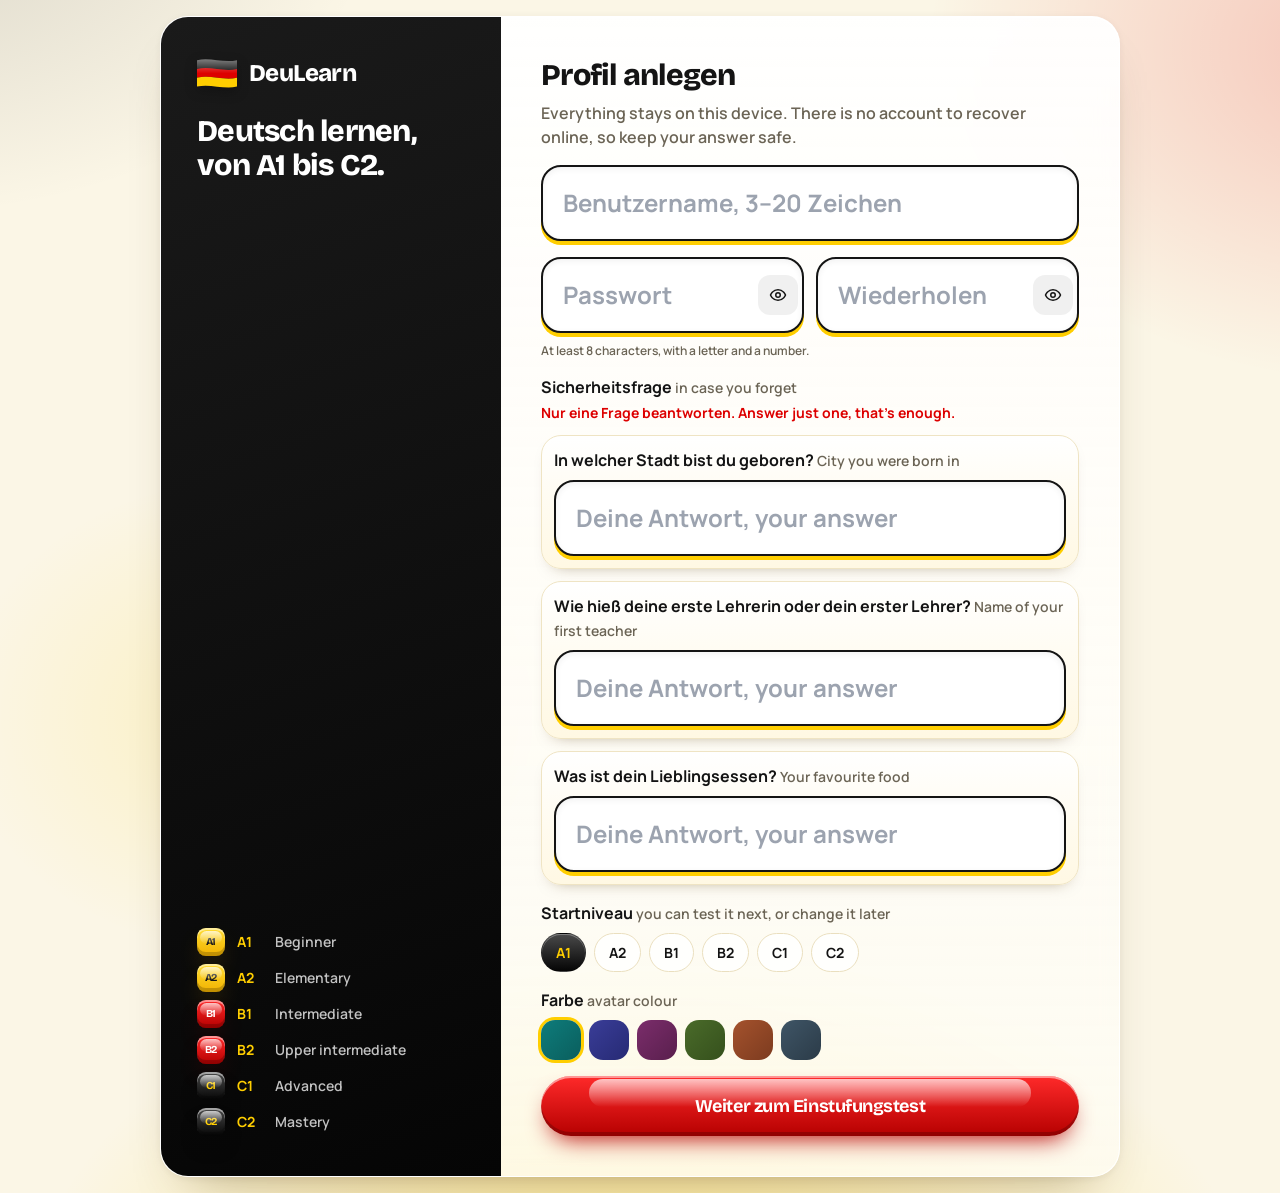
==== docs/index.html @ 3d6727c6 "DeuLearn 1.0.0 by Mohammad Farmani Official signed Android APK, iPhone web app (docs/), license and " ====
<!doctype html>
<!-- DeuLearn — Copyright (c) 2026 Mohammad Farmani. All rights reserved. Unauthorized copying, modification or redistribution is prohibited. -->
<!-- DeuLearn — Copyright (c) 2026 Mohammad Farmani. All rights reserved. -->
<html lang="de">
  <head>
    <meta charset="utf-8" />
    <meta name="viewport" content="width=device-width, initial-scale=1, viewport-fit=cover" />
    <meta name="theme-color" content="#FBF6E6" />
    <meta name="author" content="Mohammad Farmani" />
    <meta name="copyright" content="Copyright (c) 2026 Mohammad Farmani. All rights reserved." />
    <meta name="apple-mobile-web-app-capable" content="yes" />
    <meta name="mobile-web-app-capable" content="yes" />
    <meta name="apple-mobile-web-app-status-bar-style" content="default" />
    <meta name="apple-mobile-web-app-title" content="DeuLearn" />
    <link rel="manifest" href="manifest.webmanifest" />
    <link rel="apple-touch-icon" href="apple-touch-icon.png" />
    <link rel="icon" type="image/png" href="icon-192.png" />
    <link rel="apple-touch-startup-image" href="splash.png" />
    <title>DeuLearn</title>
    <script type="module" crossorigin src="./assets/index-Cm4gstyR.js"></script>
    <link rel="modulepreload" crossorigin href="./assets/vendor-CQLOp2qn.js">
    <link rel="stylesheet" crossorigin href="./assets/vendor-BSpEHGsV.css">
    <link rel="stylesheet" crossorigin href="./assets/index-BN-k-GzA.css">
  </head>
  <body>
    <div id="root"></div>
    <script>if ("serviceWorker" in navigator) addEventListener("load", () => navigator.serviceWorker.register("sw.js").catch(() => {}));</script>
  </body>
</html>
---- docs/assets/vendor-BSpEHGsV.css ----
@font-face{font-family:Manrope;font-style:normal;font-display:swap;font-weight:400;src:url([data-uri]) format("woff2"),url([data-uri]) format("woff");unicode-range:U+0460-052F,U+1C80-1C8A,U+20B4,U+2DE0-2DFF,U+A640-A69F,U+FE2E-FE2F}@font-face{font-family:Manrope;font-style:normal;font-display:swap;font-weight:400;src:url(./manrope-cyrillic-400-normal-BMzJvInZ.woff2) format("woff2"),url(./manrope-cyrillic-400-normal-Dvx59UGC.woff) format("woff");unicode-range:U+0301,U+0400-045F,U+0490-0491,U+04B0-04B1,U+2116}@font-face{font-family:Manrope;font-style:normal;font-display:swap;font-weight:400;src:url(./manrope-greek-400-normal-CM4qok81.woff2) format("woff2"),url(./manrope-greek-400-normal-DuX9RsAR.woff) format("woff");unicode-range:U+0370-0377,U+037A-037F,U+0384-038A,U+038C,U+038E-03A1,U+03A3-03FF}@font-face{font-family:Manrope;font-style:normal;font-display:swap;font-weight:400;src:url(./manrope-vietnamese-400-normal-DHb3EETF.woff2) format("woff2"),url(./manrope-vietnamese-400-normal-D7E_mLGF.woff) format("woff");unicode-range:U+0102-0103,U+0110-0111,U+0128-0129,U+0168-0169,U+01A0-01A1,U+01AF-01B0,U+0300-0301,U+0303-0304,U+0308-0309,U+0323,U+0329,U+1EA0-1EF9,U+20AB}@font-face{font-family:Manrope;font-style:normal;font-display:swap;font-weight:400;src:url(./manrope-latin-ext-400-normal-CMDvPJRp.woff2) format("woff2"),url(./manrope-latin-ext-400-normal-C-X6QNXX.woff) format("woff");unicode-range:U+0100-02BA,U+02BD-02C5,U+02C7-02CC,U+02CE-02D7,U+02DD-02FF,U+0304,U+0308,U+0329,U+1D00-1DBF,U+1E00-1E9F,U+1EF2-1EFF,U+2020,U+20A0-20AB,U+20AD-20C0,U+2113,U+2C60-2C7F,U+A720-A7FF}@font-face{font-family:Manrope;font-style:normal;font-display:swap;font-weight:400;src:url(./manrope-latin-400-normal-PaqtzbVb.woff2) format("woff2"),url(./manrope-latin-400-normal-8tf8FM3T.woff) format("woff");unicode-range:U+0000-00FF,U+0131,U+0152-0153,U+02BB-02BC,U+02C6,U+02DA,U+02DC,U+0304,U+0308,U+0329,U+2000-206F,U+20AC,U+2122,U+2191,U+2193,U+2212,U+2215,U+FEFF,U+FFFD}@font-face{font-family:Manrope;font-style:normal;font-display:swap;font-weight:500;src:url([data-uri]) format("woff2"),url([data-uri]) format("woff");unicode-range:U+0460-052F,U+1C80-1C8A,U+20B4,U+2DE0-2DFF,U+A640-A69F,U+FE2E-FE2F}@font-face{font-family:Manrope;font-style:normal;font-display:swap;font-weight:500;src:url(./manrope-cyrillic-500-normal-B1OEZity.woff2) format("woff2"),url(./manrope-cyrillic-500-normal-CNwnNrRC.woff) format("woff");unicode-range:U+0301,U+0400-045F,U+0490-0491,U+04B0-04B1,U+2116}@font-face{font-family:Manrope;font-style:normal;font-display:swap;font-weight:500;src:url(./manrope-greek-500-normal-GeMIHyWm.woff2) format("woff2"),url(./manrope-greek-500-normal-DyxYGEtJ.woff) format("woff");unicode-range:U+0370-0377,U+037A-037F,U+0384-038A,U+038C,U+038E-03A1,U+03A3-03FF}@font-face{font-family:Manrope;font-style:normal;font-display:swap;font-weight:500;src:url(./manrope-vietnamese-500-normal-DCXiE_xi.woff2) format("woff2"),url(./manrope-vietnamese-500-normal-DaZ8i3XM.woff) format("woff");unicode-range:U+0102-0103,U+0110-0111,U+0128-0129,U+0168-0169,U+01A0-01A1,U+01AF-01B0,U+0300-0301,U+0303-0304,U+0308-0309,U+0323,U+0329,U+1EA0-1EF9,U+20AB}@font-face{font-family:Manrope;font-style:normal;font-display:swap;font-weight:500;src:url(./manrope-latin-ext-500-normal-dm74KBQw.woff2) format("woff2"),url(./manrope-latin-ext-500-normal-EtoS1VaI.woff) format("woff");unicode-range:U+0100-02BA,U+02BD-02C5,U+02C7-02CC,U+02CE-02D7,U+02DD-02FF,U+0304,U+0308,U+0329,U+1D00-1DBF,U+1E00-1E9F,U+1EF2-1EFF,U+2020,U+20A0-20AB,U+20AD-20C0,U+2113,U+2C60-2C7F,U+A720-A7FF}@font-face{font-family:Manrope;font-style:normal;font-display:swap;font-weight:500;src:url(./manrope-latin-500-normal-BYYD-dBL.woff2) format("woff2"),url(./manrope-latin-500-normal-DMZssgOp.woff) format("woff");unicode-range:U+0000-00FF,U+0131,U+0152-0153,U+02BB-02BC,U+02C6,U+02DA,U+02DC,U+0304,U+0308,U+0329,U+2000-206F,U+20AC,U+2122,U+2191,U+2193,U+2212,U+2215,U+FEFF,U+FFFD}@font-face{font-family:Manrope;font-style:normal;font-display:swap;font-weight:600;src:url([data-uri]) format("woff2"),url([data-uri]) format("woff");unicode-range:U+0460-052F,U+1C80-1C8A,U+20B4,U+2DE0-2DFF,U+A640-A69F,U+FE2E-FE2F}@font-face{font-family:Manrope;font-style:normal;font-display:swap;font-weight:600;src:url(./manrope-cyrillic-600-normal-DvRl3Mj-.woff2) format("woff2"),url(./manrope-cyrillic-600-normal-It4mZcQk.woff) format("woff");unicode-range:U+0301,U+0400-045F,U+0490-0491,U+04B0-04B1,U+2116}@font-face{font-family:Manrope;font-style:normal;font-display:swap;font-weight:600;src:url(./manrope-greek-600-normal-BoRV6lzK.woff2) format("woff2"),url(./manrope-greek-600-normal-CF2i9ZRY.woff) format("woff");unicode-range:U+0370-0377,U+037A-037F,U+0384-038A,U+038C,U+038E-03A1,U+03A3-03FF}@font-face{font-family:Manrope;font-style:normal;font-display:swap;font-weight:600;src:url(./manrope-vietnamese-600-normal-C1J5PCl_.woff2) format("woff2"),url(./manrope-vietnamese-600-normal-lA7a_7Ok.woff) format("woff");unicode-range:U+0102-0103,U+0110-0111,U+0128-0129,U+0168-0169,U+01A0-01A1,U+01AF-01B0,U+0300-0301,U+0303-0304,U+0308-0309,U+0323,U+0329,U+1EA0-1EF9,U+20AB}@font-face{font-family:Manrope;font-style:normal;font-display:swap;font-weight:600;src:url(./manrope-latin-ext-600-normal-_gBojHdJ.woff2) format("woff2"),url(./manrope-latin-ext-600-normal-u5Pl7hTU.woff) format("woff");unicode-range:U+0100-02BA,U+02BD-02C5,U+02C7-02CC,U+02CE-02D7,U+02DD-02FF,U+0304,U+0308,U+0329,U+1D00-1DBF,U+1E00-1E9F,U+1EF2-1EFF,U+2020,U+20A0-20AB,U+20AD-20C0,U+2113,U+2C60-2C7F,U+A720-A7FF}@font-face{font-family:Manrope;font-style:normal;font-display:swap;font-weight:600;src:url(./manrope-latin-600-normal-4f0koTD-.woff2) format("woff2"),url(./manrope-latin-600-normal-BqgrALkZ.woff) format("woff");unicode-range:U+0000-00FF,U+0131,U+0152-0153,U+02BB-02BC,U+02C6,U+02DA,U+02DC,U+0304,U+0308,U+0329,U+2000-206F,U+20AC,U+2122,U+2191,U+2193,U+2212,U+2215,U+FEFF,U+FFFD}@font-face{font-family:Manrope;font-style:normal;font-display:swap;font-weight:700;src:url([data-uri]) format("woff2"),url([data-uri]) format("woff");unicode-range:U+0460-052F,U+1C80-1C8A,U+20B4,U+2DE0-2DFF,U+A640-A69F,U+FE2E-FE2F}@font-face{font-family:Manrope;font-style:normal;font-display:swap;font-weight:700;src:url(./manrope-cyrillic-700-normal-Dw_fZAg2.woff2) format("woff2"),url(./manrope-cyrillic-700-normal-7JNVKxyl.woff) format("woff");unicode-range:U+0301,U+0400-045F,U+0490-0491,U+04B0-04B1,U+2116}@font-face{font-family:Manrope;font-style:normal;font-display:swap;font-weight:700;src:url(./manrope-greek-700-normal-CHUG9PD8.woff2) format("woff2"),url(./manrope-greek-700-normal-DyfsrCpP.woff) format("woff");unicode-range:U+0370-0377,U+037A-037F,U+0384-038A,U+038C,U+038E-03A1,U+03A3-03FF}@font-face{font-family:Manrope;font-style:normal;font-display:swap;font-weight:700;src:url(./manrope-vietnamese-700-normal-CUqMx5-1.woff2) format("woff2"),url(./manrope-vietnamese-700-normal-pt65Fn2Z.woff) format("woff");unicode-range:U+0102-0103,U+0110-0111,U+0128-0129,U+0168-0169,U+01A0-01A1,U+01AF-01B0,U+0300-0301,U+0303-0304,U+0308-0309,U+0323,U+0329,U+1EA0-1EF9,U+20AB}@font-face{font-family:Manrope;font-style:normal;font-display:swap;font-weight:700;src:url(./manrope-latin-ext-700-normal-DYOwVNan.woff2) format("woff2"),url(./manrope-latin-ext-700-normal-eVCcYqtJ.woff) format("woff");unicode-range:U+0100-02BA,U+02BD-02C5,U+02C7-02CC,U+02CE-02D7,U+02DD-02FF,U+0304,U+0308,U+0329,U+1D00-1DBF,U+1E00-1E9F,U+1EF2-1EFF,U+2020,U+20A0-20AB,U+20AD-20C0,U+2113,U+2C60-2C7F,U+A720-A7FF}@font-face{font-family:Manrope;font-style:normal;font-display:swap;font-weight:700;src:url(./manrope-latin-700-normal-BZp_XxE4.woff2) format("woff2"),url(./manrope-latin-700-normal-DGRFkw-m.woff) format("woff");unicode-range:U+0000-00FF,U+0131,U+0152-0153,U+02BB-02BC,U+02C6,U+02DA,U+02DC,U+0304,U+0308,U+0329,U+2000-206F,U+20AC,U+2122,U+2191,U+2193,U+2212,U+2215,U+FEFF,U+FFFD}@font-face{font-family:Manrope;font-style:normal;font-display:swap;font-weight:800;src:url([data-uri]) format("woff2"),url([data-uri]) format("woff");unicode-range:U+0460-052F,U+1C80-1C8A,U+20B4,U+2DE0-2DFF,U+A640-A69F,U+FE2E-FE2F}@font-face{font-family:Manrope;font-style:normal;font-display:swap;font-weight:800;src:url(./manrope-cyrillic-800-normal-AvdZ5mAV.woff2) format("woff2"),url(./manrope-cyrillic-800-normal-BuEMjQU-.woff) format("woff");unicode-range:U+0301,U+0400-045F,U+0490-0491,U+04B0-04B1,U+2116}@font-face{font-family:Manrope;font-style:normal;font-display:swap;font-weight:800;src:url(./manrope-greek-800-normal-CDvU698_.woff2) format("woff2"),url(./manrope-greek-800-normal-Bw-67qu9.woff) format("woff");unicode-range:U+0370-0377,U+037A-037F,U+0384-038A,U+038C,U+038E-03A1,U+03A3-03FF}@font-face{font-family:Manrope;font-style:normal;font-display:swap;font-weight:800;src:url(./manrope-vietnamese-800-normal-ClPWri-A.woff2) format("woff2"),url(./manrope-vietnamese-800-normal-bvg7iBCV.woff) format("woff");unicode-range:U+0102-0103,U+0110-0111,U+0128-0129,U+0168-0169,U+01A0-01A1,U+01AF-01B0,U+0300-0301,U+0303-0304,U+0308-0309,U+0323,U+0329,U+1EA0-1EF9,U+20AB}@font-face{font-family:Manrope;font-style:normal;font-display:swap;font-weight:800;src:url(./manrope-latin-ext-800-normal-DdFx7KEb.woff2) format("woff2"),url(./manrope-latin-ext-800-normal-BQAQsuQc.woff) format("woff");unicode-range:U+0100-02BA,U+02BD-02C5,U+02C7-02CC,U+02CE-02D7,U+02DD-02FF,U+0304,U+0308,U+0329,U+1D00-1DBF,U+1E00-1E9F,U+1EF2-1EFF,U+2020,U+20A0-20AB,U+20AD-20C0,U+2113,U+2C60-2C7F,U+A720-A7FF}@font-face{font-family:Manrope;font-style:normal;font-display:swap;font-weight:800;src:url(./manrope-latin-800-normal-BfWYOv1c.woff2) format("woff2"),url(./manrope-latin-800-normal-uHUdIJgA.woff) format("woff");unicode-range:U+0000-00FF,U+0131,U+0152-0153,U+02BB-02BC,U+02C6,U+02DA,U+02DC,U+0304,U+0308,U+0329,U+2000-206F,U+20AC,U+2122,U+2191,U+2193,U+2212,U+2215,U+FEFF,U+FFFD}@font-face{font-family:Bricolage Grotesque;font-style:normal;font-display:swap;font-weight:500;src:url(./bricolage-grotesque-vietnamese-500-normal-FzY9NZwK.woff2) format("woff2"),url(./bricolage-grotesque-vietnamese-500-normal-CAK5R6Iy.woff) format("woff");unicode-range:U+0102-0103,U+0110-0111,U+0128-0129,U+0168-0169,U+01A0-01A1,U+01AF-01B0,U+0300-0301,U+0303-0304,U+0308-0309,U+0323,U+0329,U+1EA0-1EF9,U+20AB}@font-face{font-family:Bricolage Grotesque;font-style:normal;font-display:swap;font-weight:500;src:url(./bricolage-grotesque-latin-ext-500-normal-DIhLz7G7.woff2) format("woff2"),url(./bricolage-grotesque-latin-ext-500-normal-B0ZDNVGf.woff) format("woff");unicode-range:U+0100-02BA,U+02BD-02C5,U+02C7-02CC,U+02CE-02D7,U+02DD-02FF,U+0304,U+0308,U+0329,U+1D00-1DBF,U+1E00-1E9F,U+1EF2-1EFF,U+2020,U+20A0-20AB,U+20AD-20C0,U+2113,U+2C60-2C7F,U+A720-A7FF}@font-face{font-family:Bricolage Grotesque;font-style:normal;font-display:swap;font-weight:500;src:url(./bricolage-grotesque-latin-500-normal-DEDBoLFO.woff2) format("woff2"),url(./bricolage-grotesque-latin-500-normal-CV-uA8Lw.woff) format("woff");unicode-range:U+0000-00FF,U+0131,U+0152-0153,U+02BB-02BC,U+02C6,U+02DA,U+02DC,U+0304,U+0308,U+0329,U+2000-206F,U+20AC,U+2122,U+2191,U+2193,U+2212,U+2215,U+FEFF,U+FFFD}@font-face{font-family:Bricolage Grotesque;font-style:normal;font-display:swap;font-weight:700;src:url(./bricolage-grotesque-vietnamese-700-normal-BLYPkJbo.woff2) format("woff2"),url(./bricolage-grotesque-vietnamese-700-normal-CHrFuVHU.woff) format("woff");unicode-range:U+0102-0103,U+0110-0111,U+0128-0129,U+0168-0169,U+01A0-01A1,U+01AF-01B0,U+0300-0301,U+0303-0304,U+0308-0309,U+0323,U+0329,U+1EA0-1EF9,U+20AB}@font-face{font-family:Bricolage Grotesque;font-style:normal;font-display:swap;font-weight:700;src:url(./bricolage-grotesque-latin-ext-700-normal-fBkt-7fi.woff2) format("woff2"),url(./bricolage-grotesque-latin-ext-700-normal-BXpPFNFj.woff) format("woff");unicode-range:U+0100-02BA,U+02BD-02C5,U+02C7-02CC,U+02CE-02D7,U+02DD-02FF,U+0304,U+0308,U+0329,U+1D00-1DBF,U+1E00-1E9F,U+1EF2-1EFF,U+2020,U+20A0-20AB,U+20AD-20C0,U+2113,U+2C60-2C7F,U+A720-A7FF}@font-face{font-family:Bricolage Grotesque;font-style:normal;font-display:swap;font-weight:700;src:url(./bricolage-grotesque-latin-700-normal-gtcctNPv.woff2) format("woff2"),url(./bricolage-grotesque-latin-700-normal-DvJDmrLu.woff) format("woff");unicode-range:U+0000-00FF,U+0131,U+0152-0153,U+02BB-02BC,U+02C6,U+02DA,U+02DC,U+0304,U+0308,U+0329,U+2000-206F,U+20AC,U+2122,U+2191,U+2193,U+2212,U+2215,U+FEFF,U+FFFD}@font-face{font-family:Bricolage Grotesque;font-style:normal;font-display:swap;font-weight:800;src:url(./bricolage-grotesque-vietnamese-800-normal-RJtJa6zl.woff2) format("woff2"),url(./bricolage-grotesque-vietnamese-800-normal-DJ4hCX8l.woff) format("woff");unicode-range:U+0102-0103,U+0110-0111,U+0128-0129,U+0168-0169,U+01A0-01A1,U+01AF-01B0,U+0300-0301,U+0303-0304,U+0308-0309,U+0323,U+0329,U+1EA0-1EF9,U+20AB}@font-face{font-family:Bricolage Grotesque;font-style:normal;font-display:swap;font-weight:800;src:url(./bricolage-grotesque-latin-ext-800-normal-BimIDUhy.woff2) format("woff2"),url(./bricolage-grotesque-latin-ext-800-normal-CkoBqIJM.woff) format("woff");unicode-range:U+0100-02BA,U+02BD-02C5,U+02C7-02CC,U+02CE-02D7,U+02DD-02FF,U+0304,U+0308,U+0329,U+1D00-1DBF,U+1E00-1E9F,U+1EF2-1EFF,U+2020,U+20A0-20AB,U+20AD-20C0,U+2113,U+2C60-2C7F,U+A720-A7FF}@font-face{font-family:Bricolage Grotesque;font-style:normal;font-display:swap;font-weight:800;src:url(./bricolage-grotesque-latin-800-normal-J50vIsBe.woff2) format("woff2"),url(./bricolage-grotesque-latin-800-normal-Br4b-5gk.woff) format("woff");unicode-range:U+0000-00FF,U+0131,U+0152-0153,U+02BB-02BC,U+02C6,U+02DA,U+02DC,U+0304,U+0308,U+0329,U+2000-206F,U+20AC,U+2122,U+2191,U+2193,U+2212,U+2215,U+FEFF,U+FFFD}@font-face{font-family:Vazirmatn;font-style:normal;font-display:swap;font-weight:400;src:url(./vazirmatn-arabic-400-normal-DMZFCm7K.woff2) format("woff2"),url(./vazirmatn-arabic-400-normal-C4W5XURk.woff) format("woff");unicode-range:U+0600-06FF,U+0750-077F,U+0870-088E,U+0890-0891,U+0897-08E1,U+08E3-08FF,U+200C-200E,U+2010-2011,U+204F,U+2E41,U+FB50-FDFF,U+FE70-FE74,U+FE76-FEFC,U+102E0-102FB,U+10E60-10E7E,U+10EC2-10EC4,U+10EFC-10EFF,U+1EE00-1EE03,U+1EE05-1EE1F,U+1EE21-1EE22,U+1EE24,U+1EE27,U+1EE29-1EE32,U+1EE34-1EE37,U+1EE39,U+1EE3B,U+1EE42,U+1EE47,U+1EE49,U+1EE4B,U+1EE4D-1EE4F,U+1EE51-1EE52,U+1EE54,U+1EE57,U+1EE59,U+1EE5B,U+1EE5D,U+1EE5F,U+1EE61-1EE62,U+1EE64,U+1EE67-1EE6A,U+1EE6C-1EE72,U+1EE74-1EE77,U+1EE79-1EE7C,U+1EE7E,U+1EE80-1EE89,U+1EE8B-1EE9B,U+1EEA1-1EEA3,U+1EEA5-1EEA9,U+1EEAB-1EEBB,U+1EEF0-1EEF1}@font-face{font-family:Vazirmatn;font-style:normal;font-display:swap;font-weight:400;src:url(./vazirmatn-latin-ext-400-normal-BdGhO0lm.woff2) format("woff2"),url(./vazirmatn-latin-ext-400-normal-DPxMaNjI.woff) format("woff");unicode-range:U+0100-02BA,U+02BD-02C5,U+02C7-02CC,U+02CE-02D7,U+02DD-02FF,U+0304,U+0308,U+0329,U+1D00-1DBF,U+1E00-1E9F,U+1EF2-1EFF,U+2020,U+20A0-20AB,U+20AD-20C0,U+2113,U+2C60-2C7F,U+A720-A7FF}@font-face{font-family:Vazirmatn;font-style:normal;font-display:swap;font-weight:400;src:url(./vazirmatn-latin-400-normal-BT_DHTc7.woff2) format("woff2"),url(./vazirmatn-latin-400-normal-GKyMcI03.woff) format("woff");unicode-range:U+0000-00FF,U+0131,U+0152-0153,U+02BB-02BC,U+02C6,U+02DA,U+02DC,U+0304,U+0308,U+0329,U+2000-206F,U+20AC,U+2122,U+2191,U+2193,U+2212,U+2215,U+FEFF,U+FFFD}@font-face{font-family:Vazirmatn;font-style:normal;font-display:swap;font-weight:600;src:url(./vazirmatn-arabic-600-normal-CPKvAnd1.woff2) format("woff2"),url(./vazirmatn-arabic-600-normal-CWYTfCgi.woff) format("woff");unicode-range:U+0600-06FF,U+0750-077F,U+0870-088E,U+0890-0891,U+0897-08E1,U+08E3-08FF,U+200C-200E,U+2010-2011,U+204F,U+2E41,U+FB50-FDFF,U+FE70-FE74,U+FE76-FEFC,U+102E0-102FB,U+10E60-10E7E,U+10EC2-10EC4,U+10EFC-10EFF,U+1EE00-1EE03,U+1EE05-1EE1F,U+1EE21-1EE22,U+1EE24,U+1EE27,U+1EE29-1EE32,U+1EE34-1EE37,U+1EE39,U+1EE3B,U+1EE42,U+1EE47,U+1EE49,U+1EE4B,U+1EE4D-1EE4F,U+1EE51-1EE52,U+1EE54,U+1EE57,U+1EE59,U+1EE5B,U+1EE5D,U+1EE5F,U+1EE61-1EE62,U+1EE64,U+1EE67-1EE6A,U+1EE6C-1EE72,U+1EE74-1EE77,U+1EE79-1EE7C,U+1EE7E,U+1EE80-1EE89,U+1EE8B-1EE9B,U+1EEA1-1EEA3,U+1EEA5-1EEA9,U+1EEAB-1EEBB,U+1EEF0-1EEF1}@font-face{font-family:Vazirmatn;font-style:normal;font-display:swap;font-weight:600;src:url(./vazirmatn-latin-ext-600-normal-CyxCUfFz.woff2) format("woff2"),url(./vazirmatn-latin-ext-600-normal-Di8rk35l.woff) format("woff");unicode-range:U+0100-02BA,U+02BD-02C5,U+02C7-02CC,U+02CE-02D7,U+02DD-02FF,U+0304,U+0308,U+0329,U+1D00-1DBF,U+1E00-1E9F,U+1EF2-1EFF,U+2020,U+20A0-20AB,U+20AD-20C0,U+2113,U+2C60-2C7F,U+A720-A7FF}@font-face{font-family:Vazirmatn;font-style:normal;font-display:swap;font-weight:600;src:url(./vazirmatn-latin-600-normal-D-zF-Oec.woff2) format("woff2"),url(./vazirmatn-latin-600-normal-BxJiDPKT.woff) format("woff");unicode-range:U+0000-00FF,U+0131,U+0152-0153,U+02BB-02BC,U+02C6,U+02DA,U+02DC,U+0304,U+0308,U+0329,U+2000-206F,U+20AC,U+2122,U+2191,U+2193,U+2212,U+2215,U+FEFF,U+FFFD}@font-face{font-family:Vazirmatn;font-style:normal;font-display:swap;font-weight:800;src:url(./vazirmatn-arabic-800-normal-Bwnt96zj.woff2) format("woff2"),url(./vazirmatn-arabic-800-normal-BH12s3-y.woff) format("woff");unicode-range:U+0600-06FF,U+0750-077F,U+0870-088E,U+0890-0891,U+0897-08E1,U+08E3-08FF,U+200C-200E,U+2010-2011,U+204F,U+2E41,U+FB50-FDFF,U+FE70-FE74,U+FE76-FEFC,U+102E0-102FB,U+10E60-10E7E,U+10EC2-10EC4,U+10EFC-10EFF,U+1EE00-1EE03,U+1EE05-1EE1F,U+1EE21-1EE22,U+1EE24,U+1EE27,U+1EE29-1EE32,U+1EE34-1EE37,U+1EE39,U+1EE3B,U+1EE42,U+1EE47,U+1EE49,U+1EE4B,U+1EE4D-1EE4F,U+1EE51-1EE52,U+1EE54,U+1EE57,U+1EE59,U+1EE5B,U+1EE5D,U+1EE5F,U+1EE61-1EE62,U+1EE64,U+1EE67-1EE6A,U+1EE6C-1EE72,U+1EE74-1EE77,U+1EE79-1EE7C,U+1EE7E,U+1EE80-1EE89,U+1EE8B-1EE9B,U+1EEA1-1EEA3,U+1EEA5-1EEA9,U+1EEAB-1EEBB,U+1EEF0-1EEF1}@font-face{font-family:Vazirmatn;font-style:normal;font-display:swap;font-weight:800;src:url(./vazirmatn-latin-ext-800-normal-BzH3Tiwu.woff2) format("woff2"),url(./vazirmatn-latin-ext-800-normal-HbVXW2Kv.woff) format("woff");unicode-range:U+0100-02BA,U+02BD-02C5,U+02C7-02CC,U+02CE-02D7,U+02DD-02FF,U+0304,U+0308,U+0329,U+1D00-1DBF,U+1E00-1E9F,U+1EF2-1EFF,U+2020,U+20A0-20AB,U+20AD-20C0,U+2113,U+2C60-2C7F,U+A720-A7FF}@font-face{font-family:Vazirmatn;font-style:normal;font-display:swap;font-weight:800;src:url(./vazirmatn-latin-800-normal-e0EQwLmk.woff2) format("woff2"),url(./vazirmatn-latin-800-normal-fM8Xz9cI.woff) format("woff");unicode-range:U+0000-00FF,U+0131,U+0152-0153,U+02BB-02BC,U+02C6,U+02DA,U+02DC,U+0304,U+0308,U+0329,U+2000-206F,U+20AC,U+2122,U+2191,U+2193,U+2212,U+2215,U+FEFF,U+FFFD}
---- docs/assets/index-BN-k-GzA.css ----
*,:before,:after{--tw-border-spacing-x: 0;--tw-border-spacing-y: 0;--tw-translate-x: 0;--tw-translate-y: 0;--tw-rotate: 0;--tw-skew-x: 0;--tw-skew-y: 0;--tw-scale-x: 1;--tw-scale-y: 1;--tw-pan-x: ;--tw-pan-y: ;--tw-pinch-zoom: ;--tw-scroll-snap-strictness: proximity;--tw-gradient-from-position: ;--tw-gradient-via-position: ;--tw-gradient-to-position: ;--tw-ordinal: ;--tw-slashed-zero: ;--tw-numeric-figure: ;--tw-numeric-spacing: ;--tw-numeric-fraction: ;--tw-ring-inset: ;--tw-ring-offset-width: 0px;--tw-ring-offset-color: #fff;--tw-ring-color: rgb(59 130 246 / .5);--tw-ring-offset-shadow: 0 0 #0000;--tw-ring-shadow: 0 0 #0000;--tw-shadow: 0 0 #0000;--tw-shadow-colored: 0 0 #0000;--tw-blur: ;--tw-brightness: ;--tw-contrast: ;--tw-grayscale: ;--tw-hue-rotate: ;--tw-invert: ;--tw-saturate: ;--tw-sepia: ;--tw-drop-shadow: ;--tw-backdrop-blur: ;--tw-backdrop-brightness: ;--tw-backdrop-contrast: ;--tw-backdrop-grayscale: ;--tw-backdrop-hue-rotate: ;--tw-backdrop-invert: ;--tw-backdrop-opacity: ;--tw-backdrop-saturate: ;--tw-backdrop-sepia: ;--tw-contain-size: ;--tw-contain-layout: ;--tw-contain-paint: ;--tw-contain-style: }::backdrop{--tw-border-spacing-x: 0;--tw-border-spacing-y: 0;--tw-translate-x: 0;--tw-translate-y: 0;--tw-rotate: 0;--tw-skew-x: 0;--tw-skew-y: 0;--tw-scale-x: 1;--tw-scale-y: 1;--tw-pan-x: ;--tw-pan-y: ;--tw-pinch-zoom: ;--tw-scroll-snap-strictness: proximity;--tw-gradient-from-position: ;--tw-gradient-via-position: ;--tw-gradient-to-position: ;--tw-ordinal: ;--tw-slashed-zero: ;--tw-numeric-figure: ;--tw-numeric-spacing: ;--tw-numeric-fraction: ;--tw-ring-inset: ;--tw-ring-offset-width: 0px;--tw-ring-offset-color: #fff;--tw-ring-color: rgb(59 130 246 / .5);--tw-ring-offset-shadow: 0 0 #0000;--tw-ring-shadow: 0 0 #0000;--tw-shadow: 0 0 #0000;--tw-shadow-colored: 0 0 #0000;--tw-blur: ;--tw-brightness: ;--tw-contrast: ;--tw-grayscale: ;--tw-hue-rotate: ;--tw-invert: ;--tw-saturate: ;--tw-sepia: ;--tw-drop-shadow: ;--tw-backdrop-blur: ;--tw-backdrop-brightness: ;--tw-backdrop-contrast: ;--tw-backdrop-grayscale: ;--tw-backdrop-hue-rotate: ;--tw-backdrop-invert: ;--tw-backdrop-opacity: ;--tw-backdrop-saturate: ;--tw-backdrop-sepia: ;--tw-contain-size: ;--tw-contain-layout: ;--tw-contain-paint: ;--tw-contain-style: }*,:before,:after{box-sizing:border-box;border-width:0;border-style:solid;border-color:#e5e7eb}:before,:after{--tw-content: ""}html,:host{line-height:1.5;-webkit-text-size-adjust:100%;-moz-tab-size:4;-o-tab-size:4;tab-size:4;font-family:ui-sans-serif,system-ui,sans-serif,"Apple Color Emoji","Segoe UI Emoji",Segoe UI Symbol,"Noto Color Emoji";font-feature-settings:normal;font-variation-settings:normal;-webkit-tap-highlight-color:transparent}body{margin:0;line-height:inherit}hr{height:0;color:inherit;border-top-width:1px}abbr:where([title]){-webkit-text-decoration:underline dotted;text-decoration:underline dotted}h1,h2,h3,h4,h5,h6{font-size:inherit;font-weight:inherit}a{color:inherit;text-decoration:inherit}b,strong{font-weight:bolder}code,kbd,samp,pre{font-family:ui-monospace,SFMono-Regular,Menlo,Monaco,Consolas,Liberation Mono,Courier New,monospace;font-feature-settings:normal;font-variation-settings:normal;font-size:1em}small{font-size:80%}sub,sup{font-size:75%;line-height:0;position:relative;vertical-align:baseline}sub{bottom:-.25em}sup{top:-.5em}table{text-indent:0;border-color:inherit;border-collapse:collapse}button,input,optgroup,select,textarea{font-family:inherit;font-feature-settings:inherit;font-variation-settings:inherit;font-size:100%;font-weight:inherit;line-height:inherit;letter-spacing:inherit;color:inherit;margin:0;padding:0}button,select{text-transform:none}button,input:where([type=button]),input:where([type=reset]),input:where([type=submit]){-webkit-appearance:button;background-color:transparent;background-image:none}:-moz-focusring{outline:auto}:-moz-ui-invalid{box-shadow:none}progress{vertical-align:baseline}::-webkit-inner-spin-button,::-webkit-outer-spin-button{height:auto}[type=search]{-webkit-appearance:textfield;outline-offset:-2px}::-webkit-search-decoration{-webkit-appearance:none}::-webkit-file-upload-button{-webkit-appearance:button;font:inherit}summary{display:list-item}blockquote,dl,dd,h1,h2,h3,h4,h5,h6,hr,figure,p,pre{margin:0}fieldset{margin:0;padding:0}legend{padding:0}ol,ul,menu{list-style:none;margin:0;padding:0}dialog{padding:0}textarea{resize:vertical}input::-moz-placeholder,textarea::-moz-placeholder{opacity:1;color:#9ca3af}input::placeholder,textarea::placeholder{opacity:1;color:#9ca3af}button,[role=button]{cursor:pointer}:disabled{cursor:default}img,svg,video,canvas,audio,iframe,embed,object{display:block;vertical-align:middle}img,video{max-width:100%;height:auto}[hidden]:where(:not([hidden=until-found])){display:none}.fixed{position:fixed}.absolute{position:absolute}.relative{position:relative}.sticky{position:sticky}.inset-0{inset:0}.mx-auto{margin-left:auto;margin-right:auto}.my-1{margin-top:.25rem;margin-bottom:.25rem}.-mt-2{margin-top:-.5rem}.mb-1{margin-bottom:.25rem}.mb-2{margin-bottom:.5rem}.mb-3{margin-bottom:.75rem}.mb-4{margin-bottom:1rem}.mb-5{margin-bottom:1.25rem}.mb-6{margin-bottom:1.5rem}.ml-2{margin-left:.5rem}.ml-auto{margin-left:auto}.mr-2{margin-right:.5rem}.mt-1{margin-top:.25rem}.mt-2{margin-top:.5rem}.mt-3{margin-top:.75rem}.mt-4{margin-top:1rem}.mt-5{margin-top:1.25rem}.mt-6{margin-top:1.5rem}.mt-7{margin-top:1.75rem}.mt-8{margin-top:2rem}.block{display:block}.inline-block{display:inline-block}.inline{display:inline}.flex{display:flex}.inline-flex{display:inline-flex}.table{display:table}.grid{display:grid}.hidden{display:none}.h-3{height:.75rem}.h-4{height:1rem}.w-full{width:100%}.min-w-0{min-width:0px}.max-w-2xl{max-width:42rem}.max-w-3xl{max-width:48rem}.max-w-4xl{max-width:56rem}.max-w-5xl{max-width:64rem}.max-w-xl{max-width:36rem}.flex-1{flex:1 1 0%}.flex-shrink-0{flex-shrink:0}.grow{flex-grow:1}.transform{transform:translate(var(--tw-translate-x),var(--tw-translate-y)) rotate(var(--tw-rotate)) skew(var(--tw-skew-x)) skewY(var(--tw-skew-y)) scaleX(var(--tw-scale-x)) scaleY(var(--tw-scale-y))}.resize{resize:both}.grid-cols-2{grid-template-columns:repeat(2,minmax(0,1fr))}.grid-cols-3{grid-template-columns:repeat(3,minmax(0,1fr))}.grid-cols-7{grid-template-columns:repeat(7,minmax(0,1fr))}.flex-col{flex-direction:column}.flex-wrap{flex-wrap:wrap}.items-start{align-items:flex-start}.items-end{align-items:flex-end}.items-center{align-items:center}.items-baseline{align-items:baseline}.justify-start{justify-content:flex-start}.justify-end{justify-content:flex-end}.justify-center{justify-content:center}.justify-between{justify-content:space-between}.gap-1{gap:.25rem}.gap-1\.5{gap:.375rem}.gap-2{gap:.5rem}.gap-3{gap:.75rem}.gap-4{gap:1rem}.gap-5{gap:1.25rem}.gap-6{gap:1.5rem}.overflow-hidden{overflow:hidden}.whitespace-nowrap{white-space:nowrap}.rounded{border-radius:.25rem}.rounded-2xl{border-radius:1rem}.rounded-3xl{border-radius:1.5rem}.rounded-full{border-radius:9999px}.rounded-xl{border-radius:.75rem}.border{border-width:1px}.p-2{padding:.5rem}.p-3{padding:.75rem}.p-4{padding:1rem}.p-5{padding:1.25rem}.p-6{padding:1.5rem}.p-8{padding:2rem}.px-1{padding-left:.25rem;padding-right:.25rem}.px-10{padding-left:2.5rem;padding-right:2.5rem}.px-3{padding-left:.75rem;padding-right:.75rem}.px-4{padding-left:1rem;padding-right:1rem}.px-5{padding-left:1.25rem;padding-right:1.25rem}.px-6{padding-left:1.5rem;padding-right:1.5rem}.px-8{padding-left:2rem;padding-right:2rem}.py-1{padding-top:.25rem;padding-bottom:.25rem}.py-2{padding-top:.5rem;padding-bottom:.5rem}.py-2\.5{padding-top:.625rem;padding-bottom:.625rem}.py-3{padding-top:.75rem;padding-bottom:.75rem}.py-4{padding-top:1rem;padding-bottom:1rem}.py-5{padding-top:1.25rem;padding-bottom:1.25rem}.pb-1{padding-bottom:.25rem}.pb-10{padding-bottom:2.5rem}.pb-12{padding-bottom:3rem}.pb-16{padding-bottom:4rem}.pb-2{padding-bottom:.5rem}.pb-4{padding-bottom:1rem}.pb-5{padding-bottom:1.25rem}.pb-6{padding-bottom:1.5rem}.pb-9{padding-bottom:2.25rem}.pt-2{padding-top:.5rem}.pt-6{padding-top:1.5rem}.pt-7{padding-top:1.75rem}.text-left{text-align:left}.text-center{text-align:center}.text-2xl{font-size:1.5rem;line-height:2rem}.text-3xl{font-size:1.875rem;line-height:2.25rem}.text-4xl{font-size:2.25rem;line-height:2.5rem}.text-lg{font-size:1.125rem;line-height:1.75rem}.text-sm{font-size:.875rem;line-height:1.25rem}.text-xl{font-size:1.25rem;line-height:1.75rem}.text-xs{font-size:.75rem;line-height:1rem}.font-bold{font-weight:700}.font-extrabold{font-weight:800}.font-medium{font-weight:500}.font-semibold{font-weight:600}.italic{font-style:italic}.tracking-widest{letter-spacing:.1em}.shadow{--tw-shadow: 0 1px 3px 0 rgb(0 0 0 / .1), 0 1px 2px -1px rgb(0 0 0 / .1);--tw-shadow-colored: 0 1px 3px 0 var(--tw-shadow-color), 0 1px 2px -1px var(--tw-shadow-color);box-shadow:var(--tw-ring-offset-shadow, 0 0 #0000),var(--tw-ring-shadow, 0 0 #0000),var(--tw-shadow)}.outline{outline-style:solid}.ring{--tw-ring-offset-shadow: var(--tw-ring-inset) 0 0 0 var(--tw-ring-offset-width) var(--tw-ring-offset-color);--tw-ring-shadow: var(--tw-ring-inset) 0 0 0 calc(3px + var(--tw-ring-offset-width)) var(--tw-ring-color);box-shadow:var(--tw-ring-offset-shadow),var(--tw-ring-shadow),var(--tw-shadow, 0 0 #0000)}.blur{--tw-blur: blur(8px);filter:var(--tw-blur) var(--tw-brightness) var(--tw-contrast) var(--tw-grayscale) var(--tw-hue-rotate) var(--tw-invert) var(--tw-saturate) var(--tw-sepia) var(--tw-drop-shadow)}.drop-shadow{--tw-drop-shadow: drop-shadow(0 1px 2px rgb(0 0 0 / .1)) drop-shadow(0 1px 1px rgb(0 0 0 / .06));filter:var(--tw-blur) var(--tw-brightness) var(--tw-contrast) var(--tw-grayscale) var(--tw-hue-rotate) var(--tw-invert) var(--tw-saturate) var(--tw-sepia) var(--tw-drop-shadow)}.grayscale{--tw-grayscale: grayscale(100%);filter:var(--tw-blur) var(--tw-brightness) var(--tw-contrast) var(--tw-grayscale) var(--tw-hue-rotate) var(--tw-invert) var(--tw-saturate) var(--tw-sepia) var(--tw-drop-shadow)}.filter{filter:var(--tw-blur) var(--tw-brightness) var(--tw-contrast) var(--tw-grayscale) var(--tw-hue-rotate) var(--tw-invert) var(--tw-saturate) var(--tw-sepia) var(--tw-drop-shadow)}.transition{transition-property:color,background-color,border-color,text-decoration-color,fill,stroke,opacity,box-shadow,transform,filter,backdrop-filter;transition-timing-function:cubic-bezier(.4,0,.2,1);transition-duration:.15s}.ease-in-out{transition-timing-function:cubic-bezier(.4,0,.2,1)}html,body{margin:0;background:#fbf6e6;overscroll-behavior-y:none;-webkit-tap-highlight-color:transparent}@media(min-width:640px){.sm\:block{display:block}.sm\:inline{display:inline}.sm\:grid-cols-2{grid-template-columns:repeat(2,minmax(0,1fr))}.sm\:grid-cols-3{grid-template-columns:repeat(3,minmax(0,1fr))}.sm\:grid-cols-4{grid-template-columns:repeat(4,minmax(0,1fr))}.sm\:flex-row{flex-direction:row}.sm\:items-center{align-items:center}.sm\:gap-5{gap:1.25rem}.sm\:gap-6{gap:1.5rem}.sm\:p-10{padding:2.5rem}.sm\:p-12{padding:3rem}.sm\:p-3{padding:.75rem}.sm\:p-4{padding:1rem}.sm\:p-5{padding:1.25rem}.sm\:p-6{padding:1.5rem}.sm\:p-8{padding:2rem}.sm\:px-6{padding-left:1.5rem;padding-right:1.5rem}.sm\:py-6{padding-top:1.5rem;padding-bottom:1.5rem}.sm\:pb-12{padding-bottom:3rem}.sm\:pt-6{padding-top:1.5rem}.sm\:text-2xl{font-size:1.5rem;line-height:2rem}.sm\:text-3xl{font-size:1.875rem;line-height:2.25rem}}@media(min-width:768px){.md\:col-span-2{grid-column:span 2 / span 2}.md\:col-span-3{grid-column:span 3 / span 3}.md\:flex{display:flex}.md\:grid-cols-2{grid-template-columns:repeat(2,minmax(0,1fr))}.md\:grid-cols-4{grid-template-columns:repeat(4,minmax(0,1fr))}.md\:grid-cols-5{grid-template-columns:repeat(5,minmax(0,1fr))}}@media(min-width:1024px){.lg\:grid-cols-4{grid-template-columns:repeat(4,minmax(0,1fr))}.lg\:grid-cols-5{grid-template-columns:repeat(5,minmax(0,1fr))}}
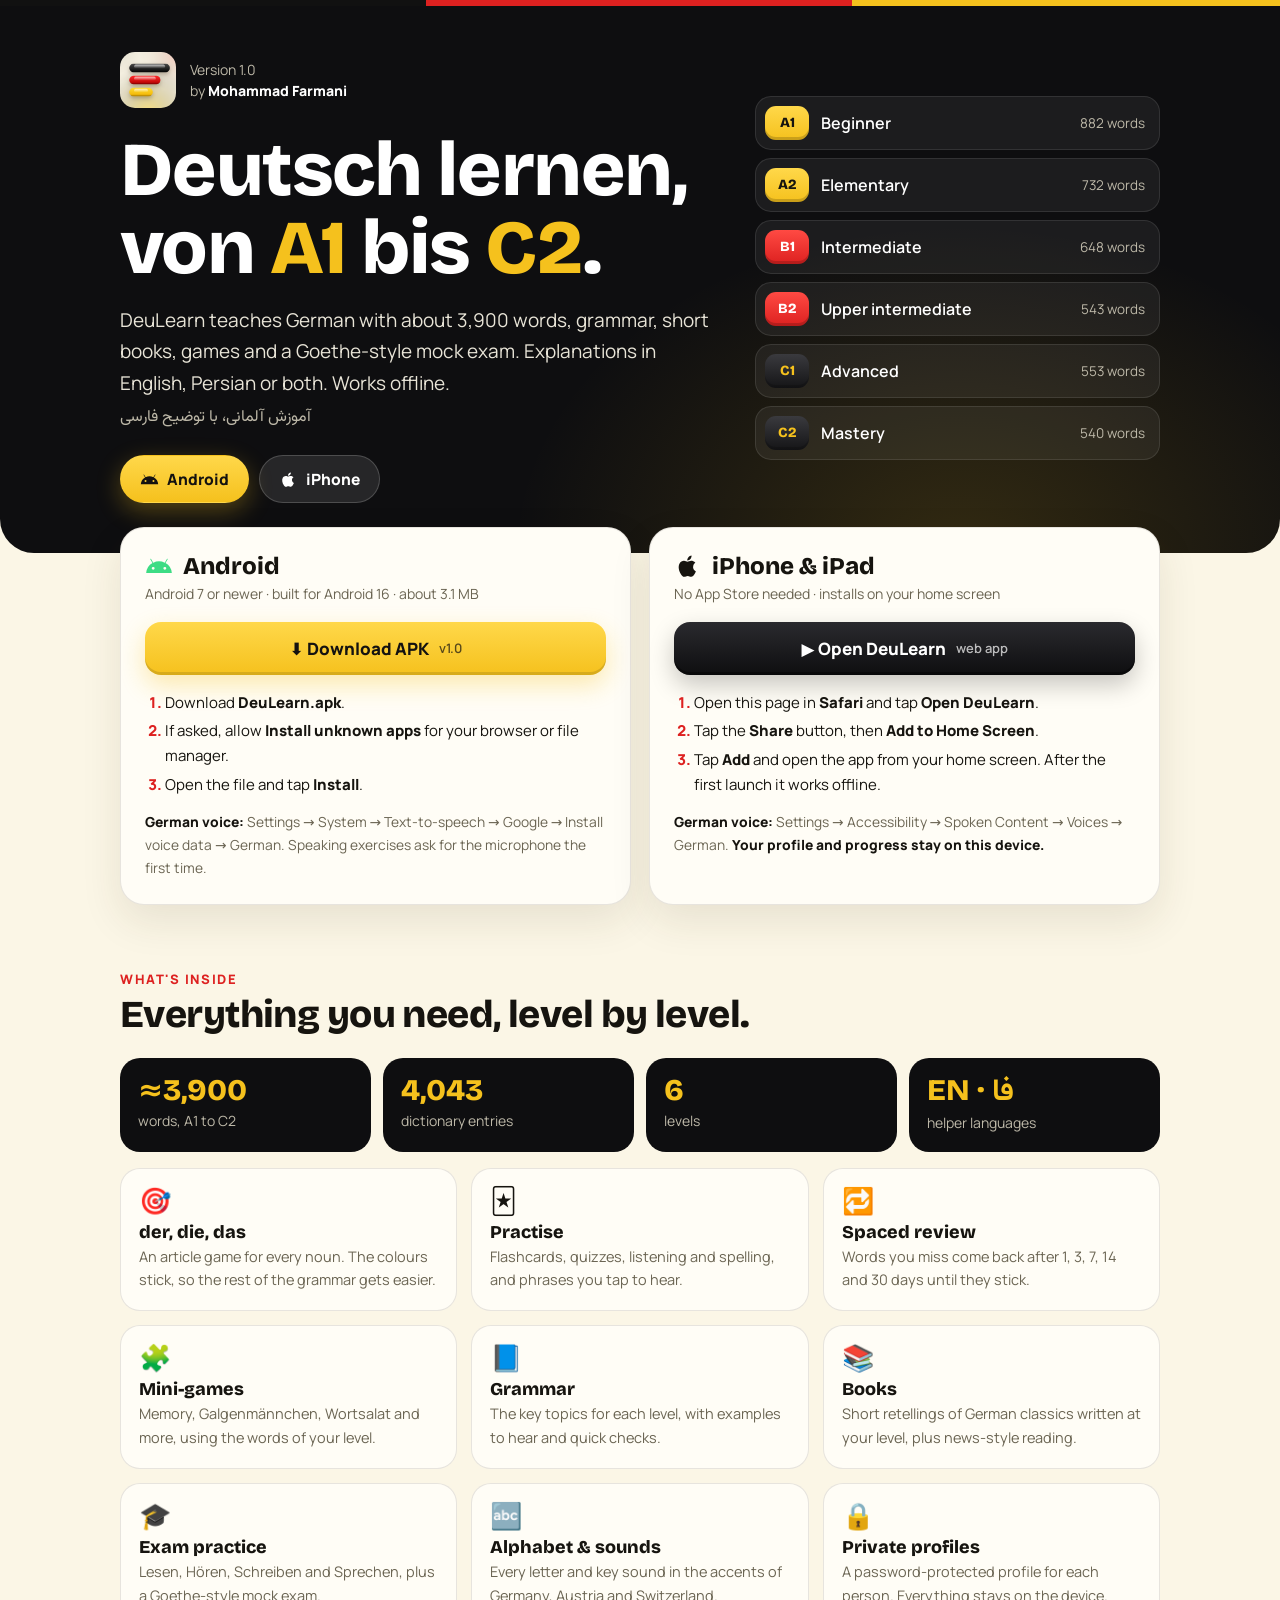
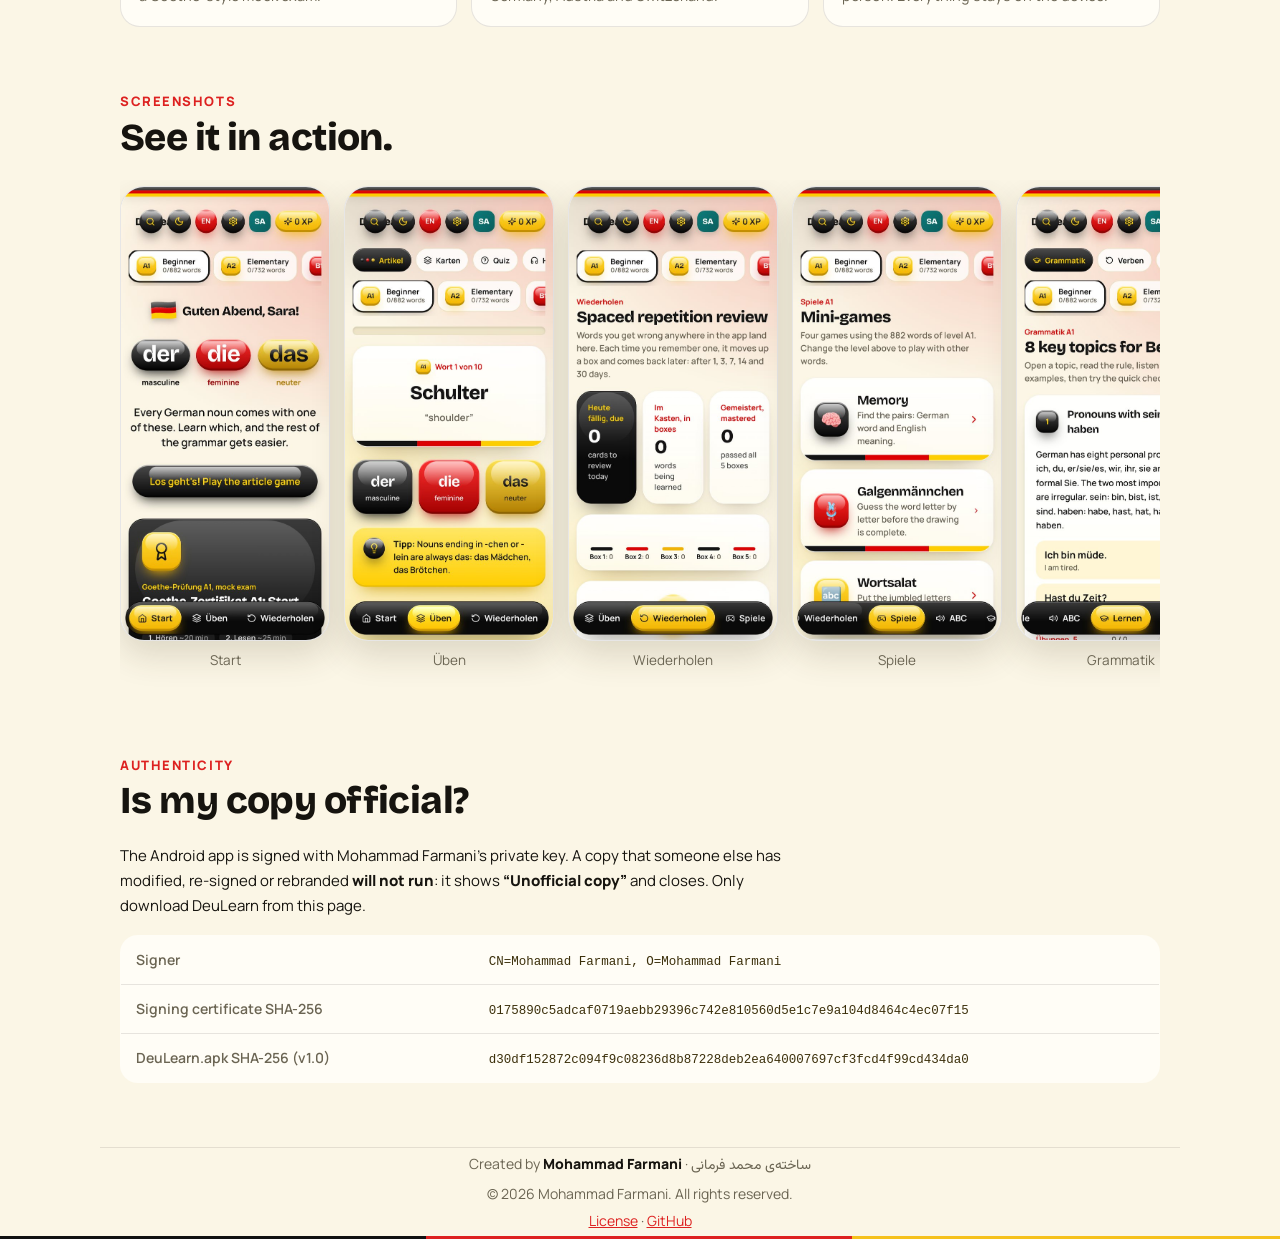
==== commit 397e2a2c: "DeuLearn download page; iPhone app moved to /app/ - GitHub Pages download page with Android and iPho" ====
--- a/docs/index.html
+++ b/docs/index.html
@@ -1,29 +1,241 @@
 <!doctype html>
-<!-- DeuLearn — Copyright (c) 2026 Mohammad Farmani. All rights reserved. Unauthorized copying, modification or redistribution is prohibited. -->
-<!-- DeuLearn — Copyright (c) 2026 Mohammad Farmani. All rights reserved. -->
-<html lang="de">
-  <head>
-    <meta charset="utf-8" />
-    <meta name="viewport" content="width=device-width, initial-scale=1, viewport-fit=cover" />
-    <meta name="theme-color" content="#FBF6E6" />
-    <meta name="author" content="Mohammad Farmani" />
-    <meta name="copyright" content="Copyright (c) 2026 Mohammad Farmani. All rights reserved." />
-    <meta name="apple-mobile-web-app-capable" content="yes" />
-    <meta name="mobile-web-app-capable" content="yes" />
-    <meta name="apple-mobile-web-app-status-bar-style" content="default" />
-    <meta name="apple-mobile-web-app-title" content="DeuLearn" />
-    <link rel="manifest" href="manifest.webmanifest" />
-    <link rel="apple-touch-icon" href="apple-touch-icon.png" />
-    <link rel="icon" type="image/png" href="icon-192.png" />
-    <link rel="apple-touch-startup-image" href="splash.png" />
-    <title>DeuLearn</title>
-    <script type="module" crossorigin src="./assets/index-Cm4gstyR.js"></script>
-    <link rel="modulepreload" crossorigin href="./assets/vendor-CQLOp2qn.js">
-    <link rel="stylesheet" crossorigin href="./assets/vendor-BSpEHGsV.css">
-    <link rel="stylesheet" crossorigin href="./assets/index-BN-k-GzA.css">
-  </head>
-  <body>
-    <div id="root"></div>
-    <script>if ("serviceWorker" in navigator) addEventListener("load", () => navigator.serviceWorker.register("sw.js").catch(() => {}));</script>
-  </body>
+<!-- DeuLearn · © 2026 Mohammad Farmani. All rights reserved. -->
+<html lang="en">
+<head>
+<meta charset="utf-8">
+<meta name="viewport" content="width=device-width, initial-scale=1, viewport-fit=cover">
+<title>DeuLearn · Deutsch lernen, von A1 bis C2</title>
+<meta name="description" content="DeuLearn: learn German from A1 to C2 with about 3,900 words, grammar, books, games and a Goethe-style mock exam. Help in English or Persian. For Android and iPhone, works offline.">
+<meta name="author" content="Mohammad Farmani">
+<meta name="theme-color" content="#0E0E10">
+<meta property="og:title" content="DeuLearn · Deutsch lernen, von A1 bis C2">
+<meta property="og:description" content="German from A1 to C2, with help in English or Persian. For Android and iPhone, by Mohammad Farmani.">
+<meta property="og:image" content="https://mfarmani85.github.io/DeuLearn/img/og.jpg">
+<meta property="og:url" content="https://mfarmani85.github.io/DeuLearn/">
+<meta name="twitter:card" content="summary_large_image">
+<link rel="icon" type="image/png" href="img/icon-192.png">
+<link rel="apple-touch-icon" href="img/apple-touch-icon.png">
+<style>
+@font-face{font-family:"Bricolage";src:url(fonts/bricolage-grotesque-latin-700-normal.woff2) format("woff2");font-weight:700;font-display:swap}
+@font-face{font-family:"Bricolage";src:url(fonts/bricolage-grotesque-latin-800-normal.woff2) format("woff2");font-weight:800;font-display:swap}
+@font-face{font-family:"Manrope";src:url(fonts/manrope-latin-400-normal.woff2) format("woff2");font-weight:400;font-display:swap}
+@font-face{font-family:"Manrope";src:url(fonts/manrope-latin-600-normal.woff2) format("woff2");font-weight:600;font-display:swap}
+@font-face{font-family:"Manrope";src:url(fonts/manrope-latin-800-normal.woff2) format("woff2");font-weight:800;font-display:swap}
+@font-face{font-family:"Vazirmatn";src:url(fonts/vazirmatn-arabic-400-normal.woff2) format("woff2");font-weight:400;font-display:swap}
+@font-face{font-family:"Vazirmatn";src:url(fonts/vazirmatn-arabic-700-normal.woff2) format("woff2");font-weight:700;font-display:swap}
+:root{
+  --bg:#FBF6E6; --panel:#0E0E10; --card:#fffdf6; --line:rgba(20,18,10,.1);
+  --ink:#16140f; --mute:#6b6553; --red:#dd2120; --gold:#f5c11d; --gold2:#ffd84a;
+  --fh:"Bricolage","Manrope",system-ui,sans-serif; --f:"Manrope",system-ui,-apple-system,"Segoe UI",sans-serif;
+}
+*{box-sizing:border-box}
+html{scroll-behavior:smooth}
+body{margin:0;background:var(--bg);color:var(--ink);font:16px/1.65 var(--f);-webkit-font-smoothing:antialiased;overflow-x:hidden}
+a{color:var(--red)}
+.fa{font-family:"Vazirmatn",Tahoma,sans-serif;direction:rtl;unicode-bidi:isolate}
+.wrap{max-width:1080px;margin:0 auto;padding:0 20px}
+.flag{height:6px;background:linear-gradient(90deg,#111 0 33.3%,var(--red) 33.3% 66.6%,var(--gold) 66.6%)}
+
+/* hero */
+.hero{background:var(--panel);color:#fff;border-radius:0 0 34px 34px;overflow:hidden;position:relative}
+.hero::after{content:"";position:absolute;inset:auto -10% -60% 40%;height:120%;background:radial-gradient(closest-side,rgba(245,193,29,.16),transparent);pointer-events:none}
+.hero .wrap{display:grid;grid-template-columns:1.2fr .8fr;gap:28px;align-items:center;padding-top:46px;padding-bottom:50px;position:relative;z-index:1}
+.brand{display:flex;align-items:center;gap:14px;margin-bottom:24px}
+.brand img{width:56px;height:56px;border-radius:15px}
+.brand span{color:#bdb8a8;font-size:14px;line-height:1.5}
+.brand b{color:#fff}
+h1{margin:0;font:800 clamp(42px,7.4vw,76px)/1.02 var(--fh);letter-spacing:-.02em}
+h1 em{font-style:normal;color:var(--gold)}
+.lead{color:#e9e5d8;font-size:clamp(17px,2.1vw,19px);margin:18px 0 6px;max-width:31em}
+.lead.fa{color:#bdb8a8;font-size:16px;margin:0 0 24px;text-align:left}
+.cta{display:flex;flex-wrap:wrap;gap:10px}
+.pill{display:inline-flex;align-items:center;gap:8px;padding:12px 19px;border-radius:999px;font:800 15.5px var(--f);text-decoration:none;color:#fff;background:rgba(255,255,255,.1);border:1px solid rgba(255,255,255,.18)}
+.pill.gold{background:linear-gradient(180deg,var(--gold2),var(--gold));color:#141210;border-color:transparent;box-shadow:0 8px 24px rgba(245,193,29,.3)}
+.pill svg{width:19px;height:19px}
+.levels{display:grid;gap:8px}
+.lv{display:grid;grid-template-columns:44px 1fr auto;align-items:center;gap:12px;background:rgba(255,255,255,.06);border:1px solid rgba(255,255,255,.1);border-radius:16px;padding:9px 14px 9px 9px}
+.lv i{font-style:normal;display:grid;place-items:center;height:34px;border-radius:11px;font:800 14px var(--fh);color:#16140f;box-shadow:inset 0 -3px 0 rgba(0,0,0,.18)}
+.lv:nth-child(-n+2) i{background:linear-gradient(180deg,var(--gold2),var(--gold))}
+.lv:nth-child(n+3):nth-child(-n+4) i{background:linear-gradient(180deg,#ff4a43,var(--red));color:#fff}
+.lv:nth-child(n+5) i{background:linear-gradient(180deg,#3a3a3e,#151517);color:var(--gold)}
+.lv b{font-weight:600;color:#fff}
+.lv span{color:#bdb8a8;font-size:13.5px}
+
+/* get cards */
+.get{display:grid;grid-template-columns:1fr 1fr;gap:18px;margin:-26px 0 10px;position:relative;z-index:2}
+.card{background:var(--card);border:1px solid var(--line);border-radius:24px;padding:24px;box-shadow:0 16px 40px rgba(60,50,20,.1);scroll-margin-top:16px}
+.card h2{margin:0 0 2px;font:800 24px var(--fh);display:flex;align-items:center;gap:10px}
+.card h2 svg{width:28px;height:28px;flex:none}
+.card .sub{color:var(--mute);font-size:14px;margin:0 0 16px}
+.btn{display:flex;align-items:center;justify-content:center;gap:10px;width:100%;padding:15px 18px;border-radius:16px;font:800 17px var(--f);text-decoration:none;transition:transform .15s}
+.btn:hover{transform:translateY(-1px)}
+.btn.gold{background:linear-gradient(180deg,var(--gold2),var(--gold));color:#141210;box-shadow:0 10px 24px rgba(245,193,29,.32),inset 0 -3px 0 rgba(0,0,0,.12)}
+.btn.dark{background:linear-gradient(180deg,#2a2a2e,#0e0e10);color:#fff;box-shadow:0 10px 24px rgba(0,0,0,.22),inset 0 -3px 0 rgba(0,0,0,.4)}
+.btn small{font-weight:600;opacity:.7;font-size:13px}
+ol.steps{margin:16px 0 0;padding:0 0 0 1.3em;font-size:15px}
+ol.steps li{margin:4px 0}
+ol.steps li::marker{color:var(--red);font-weight:800}
+.note{font-size:13.8px;color:var(--mute);margin:12px 0 0;line-height:1.7}
+.note b{color:var(--ink)}
+
+/* sections */
+section{margin:64px 0}
+.kicker{display:block;color:var(--red);font-weight:800;font-size:13px;letter-spacing:.12em;text-transform:uppercase;margin-bottom:4px}
+h3{font:800 clamp(28px,4vw,38px)/1.1 var(--fh);margin:0 0 22px;letter-spacing:-.015em}
+.stats{display:grid;grid-template-columns:repeat(4,1fr);gap:12px;margin-bottom:16px}
+.stat{background:var(--panel);color:#fff;border-radius:20px;padding:16px 18px}
+.stat b{display:block;font:800 30px/1.1 var(--fh);color:var(--gold)}
+.stat span{color:#bdb8a8;font-size:14px}
+.feats{display:grid;grid-template-columns:repeat(3,1fr);gap:14px}
+.feat{background:var(--card);border:1px solid var(--line);border-radius:20px;padding:18px}
+.feat .ic{font-size:26px;line-height:1;margin-bottom:8px}
+.feat b{display:block;font:800 18px var(--fh);margin-bottom:2px}
+.feat p{margin:0;color:var(--mute);font-size:14.5px;line-height:1.65}
+
+.shots{display:flex;gap:14px;overflow-x:auto;scroll-snap-type:x mandatory;padding:6px 2px 18px;scrollbar-width:thin;scrollbar-color:#d9cfa8 transparent}
+.shots figure{margin:0;flex:none;scroll-snap-align:start}
+.shots img{display:block;width:210px;aspect-ratio:390/844;object-fit:cover;border-radius:24px;border:1px solid var(--line);box-shadow:0 14px 34px rgba(60,50,20,.16);background:#fff}
+.shots figcaption{text-align:center;color:var(--mute);font-size:13.5px;margin-top:8px}
+
+table{width:100%;border-collapse:collapse;font-size:14px;background:var(--card);border:1px solid var(--line);border-radius:18px;overflow:hidden}
+th,td{padding:12px 15px;text-align:start;border-bottom:1px solid var(--line);vertical-align:top}
+tr:last-child th,tr:last-child td{border-bottom:0}
+th{color:var(--mute);font-weight:600;width:34%}
+code{font:12.5px/1.6 ui-monospace,SFMono-Regular,Menlo,monospace;word-break:break-all;color:#3b2f0a}
+
+footer{border-top:1px solid var(--line);margin-top:64px;padding:26px 0 40px;color:var(--mute);font-size:14px;text-align:center}
+footer p{margin:4px 0}
+footer b{color:var(--ink)}
+
+@media (max-width:860px){
+  .hero .wrap{grid-template-columns:1fr}
+  .get{grid-template-columns:1fr;margin-top:18px}
+  .feats{grid-template-columns:1fr 1fr}
+  .stats{grid-template-columns:1fr 1fr}
+}
+@media (max-width:520px){
+  .wrap{padding:0 16px}
+  .hero{border-radius:0 0 26px 26px}
+  .feats{grid-template-columns:1fr}
+  .shots img{width:176px}
+  .card{padding:20px 18px}
+  .cta .pill{flex:1;justify-content:center}
+  .levels{grid-template-columns:1fr 1fr}
+  .lv{grid-template-columns:36px 1fr;gap:2px 10px;padding:8px 10px 8px 8px}
+  .lv i{grid-row:span 2;height:36px;font-size:13px}
+  .lv b{font-size:14px;line-height:1.3}
+  .lv span{font-size:12.5px;line-height:1.3}
+  th{width:auto;display:block;border-bottom:0;padding-bottom:0}
+  td{display:block}
+}
+</style>
+</head>
+<body>
+<div class="flag"></div>
+<header class="hero">
+  <div class="wrap">
+    <div>
+      <div class="brand"><img src="img/icon-192.png" alt="" width="56" height="56"><span>Version 1.0<br>by <b>Mohammad Farmani</b></span></div>
+      <h1>Deutsch lernen,<br>von <em>A1</em> bis <em>C2</em>.</h1>
+      <p class="lead">DeuLearn teaches German with about 3,900 words, grammar, short books, games and a Goethe-style mock exam. Explanations in English, Persian or both. Works offline.</p>
+      <p class="lead fa">آموزش آلمانی، با توضیح فارسی</p>
+      <div class="cta">
+        <a class="pill gold" href="#android"><svg viewBox="0 0 24 24" fill="currentColor" aria-hidden="true"><path d="M17.6 9.48l1.84-3.18a.38.38 0 0 0-.66-.38l-1.86 3.22a11.4 11.4 0 0 0-9.84 0L5.22 5.92a.38.38 0 0 0-.66.38L6.4 9.48A10.8 10.8 0 0 0 1 18h22a10.8 10.8 0 0 0-5.4-8.52zM7 15.25a1.25 1.25 0 1 1 0-2.5 1.25 1.25 0 0 1 0 2.5zm10 0a1.25 1.25 0 1 1 0-2.5 1.25 1.25 0 0 1 0 2.5z"/></svg>Android</a>
+        <a class="pill" href="#iphone"><svg viewBox="0 0 24 24" fill="currentColor" aria-hidden="true"><path d="M16.37 12.75c-.02-2.3 1.88-3.4 1.96-3.46-1.07-1.56-2.73-1.77-3.32-1.8-1.41-.14-2.76.83-3.47.83-.72 0-1.82-.81-3-.79-1.54.02-2.96.9-3.76 2.28-1.6 2.78-.41 6.9 1.15 9.16.76 1.1 1.67 2.34 2.86 2.3 1.15-.05 1.58-.74 2.97-.74 1.38 0 1.77.74 2.98.72 1.23-.02 2.01-1.12 2.76-2.23.87-1.28 1.23-2.52 1.25-2.58-.03-.01-2.4-.92-2.42-3.66zM14.1 6c.63-.77 1.06-1.83.94-2.9-.91.04-2.02.61-2.67 1.37-.58.67-1.1 1.76-.96 2.8 1.02.08 2.06-.52 2.69-1.27z"/></svg>iPhone</a>
+      </div>
+    </div>
+    <div class="levels" aria-label="Levels">
+      <div class="lv"><i>A1</i><b>Beginner</b><span>882 words</span></div>
+      <div class="lv"><i>A2</i><b>Elementary</b><span>732 words</span></div>
+      <div class="lv"><i>B1</i><b>Intermediate</b><span>648 words</span></div>
+      <div class="lv"><i>B2</i><b>Upper intermediate</b><span>543 words</span></div>
+      <div class="lv"><i>C1</i><b>Advanced</b><span>553 words</span></div>
+      <div class="lv"><i>C2</i><b>Mastery</b><span>540 words</span></div>
+    </div>
+  </div>
+</header>
+
+<main class="wrap">
+<div class="get">
+  <div class="card" id="android">
+    <h2><svg viewBox="0 0 24 24" fill="#3ddc84" aria-hidden="true"><path d="M17.6 9.48l1.84-3.18a.38.38 0 0 0-.66-.38l-1.86 3.22a11.4 11.4 0 0 0-9.84 0L5.22 5.92a.38.38 0 0 0-.66.38L6.4 9.48A10.8 10.8 0 0 0 1 18h22a10.8 10.8 0 0 0-5.4-8.52zM7 15.25a1.25 1.25 0 1 1 0-2.5 1.25 1.25 0 0 1 0 2.5zm10 0a1.25 1.25 0 1 1 0-2.5 1.25 1.25 0 0 1 0 2.5z"/></svg>Android</h2>
+    <p class="sub">Android 7 or newer · built for Android 16 · about 3.1 MB</p>
+    <a class="btn gold" href="https://github.com/Mfarmani85/DeuLearn/raw/main/DeuLearn.apk" download>⬇ Download APK <small>v1.0</small></a>
+    <ol class="steps">
+      <li>Download <b>DeuLearn.apk</b>.</li>
+      <li>If asked, allow <b>Install unknown apps</b> for your browser or file manager.</li>
+      <li>Open the file and tap <b>Install</b>.</li>
+    </ol>
+    <p class="note"><b>German voice:</b> Settings → System → Text-to-speech → Google → Install voice data → German. Speaking exercises ask for the microphone the first time.</p>
+  </div>
+
+  <div class="card" id="iphone">
+    <h2><svg viewBox="0 0 24 24" fill="#16140f" aria-hidden="true"><path d="M16.37 12.75c-.02-2.3 1.88-3.4 1.96-3.46-1.07-1.56-2.73-1.77-3.32-1.8-1.41-.14-2.76.83-3.47.83-.72 0-1.82-.81-3-.79-1.54.02-2.96.9-3.76 2.28-1.6 2.78-.41 6.9 1.15 9.16.76 1.1 1.67 2.34 2.86 2.3 1.15-.05 1.58-.74 2.97-.74 1.38 0 1.77.74 2.98.72 1.23-.02 2.01-1.12 2.76-2.23.87-1.28 1.23-2.52 1.25-2.58-.03-.01-2.4-.92-2.42-3.66zM14.1 6c.63-.77 1.06-1.83.94-2.9-.91.04-2.02.61-2.67 1.37-.58.67-1.1 1.76-.96 2.8 1.02.08 2.06-.52 2.69-1.27z"/></svg>iPhone &amp; iPad</h2>
+    <p class="sub">No App Store needed · installs on your home screen</p>
+    <a class="btn dark" href="app/">▶ Open DeuLearn <small>web app</small></a>
+    <ol class="steps">
+      <li>Open this page in <b>Safari</b> and tap <b>Open DeuLearn</b>.</li>
+      <li>Tap the <b>Share</b> button, then <b>Add to Home Screen</b>.</li>
+      <li>Tap <b>Add</b> and open the app from your home screen. After the first launch it works offline.</li>
+    </ol>
+    <p class="note"><b>German voice:</b> Settings → Accessibility → Spoken Content → Voices → German. <b>Your profile and progress stay on this device.</b></p>
+  </div>
+</div>
+
+<section>
+  <span class="kicker">What's inside</span>
+  <h3>Everything you need, level by level.</h3>
+  <div class="stats">
+    <div class="stat"><b>≈3,900</b><span>words, A1 to C2</span></div>
+    <div class="stat"><b>4,043</b><span>dictionary entries</span></div>
+    <div class="stat"><b>6</b><span>levels</span></div>
+    <div class="stat"><b>EN · <span class="fa" style="color:inherit;font-size:inherit">فا</span></b><span>helper languages</span></div>
+  </div>
+  <div class="feats">
+    <div class="feat"><div class="ic">🎯</div><b>der, die, das</b><p>An article game for every noun. The colours stick, so the rest of the grammar gets easier.</p></div>
+    <div class="feat"><div class="ic">🃏</div><b>Practise</b><p>Flashcards, quizzes, listening and spelling, and phrases you tap to hear.</p></div>
+    <div class="feat"><div class="ic">🔁</div><b>Spaced review</b><p>Words you miss come back after 1, 3, 7, 14 and 30 days until they stick.</p></div>
+    <div class="feat"><div class="ic">🧩</div><b>Mini-games</b><p>Memory, Galgenmännchen, Wortsalat and more, using the words of your level.</p></div>
+    <div class="feat"><div class="ic">📘</div><b>Grammar</b><p>The key topics for each level, with examples to hear and quick checks.</p></div>
+    <div class="feat"><div class="ic">📚</div><b>Books</b><p>Short retellings of German classics written at your level, plus news-style reading.</p></div>
+    <div class="feat"><div class="ic">🎓</div><b>Exam practice</b><p>Lesen, Hören, Schreiben and Sprechen, plus a Goethe-style mock exam.</p></div>
+    <div class="feat"><div class="ic">🔤</div><b>Alphabet &amp; sounds</b><p>Every letter and key sound in the accents of Germany, Austria and Switzerland.</p></div>
+    <div class="feat"><div class="ic">🔒</div><b>Private profiles</b><p>A password-protected profile for each person. Everything stays on the device.</p></div>
+  </div>
+</section>
+
+<section>
+  <span class="kicker">Screenshots</span>
+  <h3>See it in action.</h3>
+  <div class="shots">
+    <figure><img src="img/shot-1.jpg" alt="Home screen" loading="lazy"><figcaption>Start</figcaption></figure>
+    <figure><img src="img/shot-2.jpg" alt="Article practice" loading="lazy"><figcaption>Üben</figcaption></figure>
+    <figure><img src="img/shot-3.jpg" alt="Spaced repetition review" loading="lazy"><figcaption>Wiederholen</figcaption></figure>
+    <figure><img src="img/shot-4.jpg" alt="Mini-games" loading="lazy"><figcaption>Spiele</figcaption></figure>
+    <figure><img src="img/shot-5.jpg" alt="Grammar topics" loading="lazy"><figcaption>Grammatik</figcaption></figure>
+    <figure><img src="img/shot-6.jpg" alt="Books" loading="lazy"><figcaption>Bücher</figcaption></figure>
+    <figure><img src="img/shot-7.jpg" alt="Exam practice" loading="lazy"><figcaption>Prüfung</figcaption></figure>
+    <figure><img src="img/shot-8.jpg" alt="Home screen with Persian help" loading="lazy"><figcaption><span class="fa">با توضیح فارسی</span></figcaption></figure>
+  </div>
+</section>
+
+<section>
+  <span class="kicker">Authenticity</span>
+  <h3>Is my copy official?</h3>
+  <p style="margin:0 0 16px;font-size:15px;max-width:46em">The Android app is signed with Mohammad Farmani's private key. A copy that someone else has modified, re-signed or rebranded <b>will not run</b>: it shows <b>“Unofficial copy”</b> and closes. Only download DeuLearn from this page.</p>
+  <table>
+    <tr><th>Signer</th><td><code>CN=Mohammad Farmani, O=Mohammad Farmani</code></td></tr>
+    <tr><th>Signing certificate SHA-256</th><td><code>0175890c5adcaf0719aebb29396c742e810560d5e1c7e9a104d8464c4ec07f15</code></td></tr>
+    <tr><th>DeuLearn.apk SHA-256 (v1.0)</th><td><code>d30df152872c094f9c08236d8b87228deb2ea640007697cf3fcd4f99cd434da0</code></td></tr>
+  </table>
+</section>
+</main>
+
+<footer class="wrap">
+  <p>Created by <b>Mohammad Farmani</b> · <span class="fa">ساخته‌ی محمد فرمانی</span></p>
+  <p>© 2026 Mohammad Farmani. All rights reserved.</p>
+  <p><a href="https://github.com/Mfarmani85/DeuLearn/blob/main/LICENSE">License</a> · <a href="https://github.com/Mfarmani85/DeuLearn">GitHub</a></p>
+</footer>
+<div class="flag"></div>
+</body>
 </html>
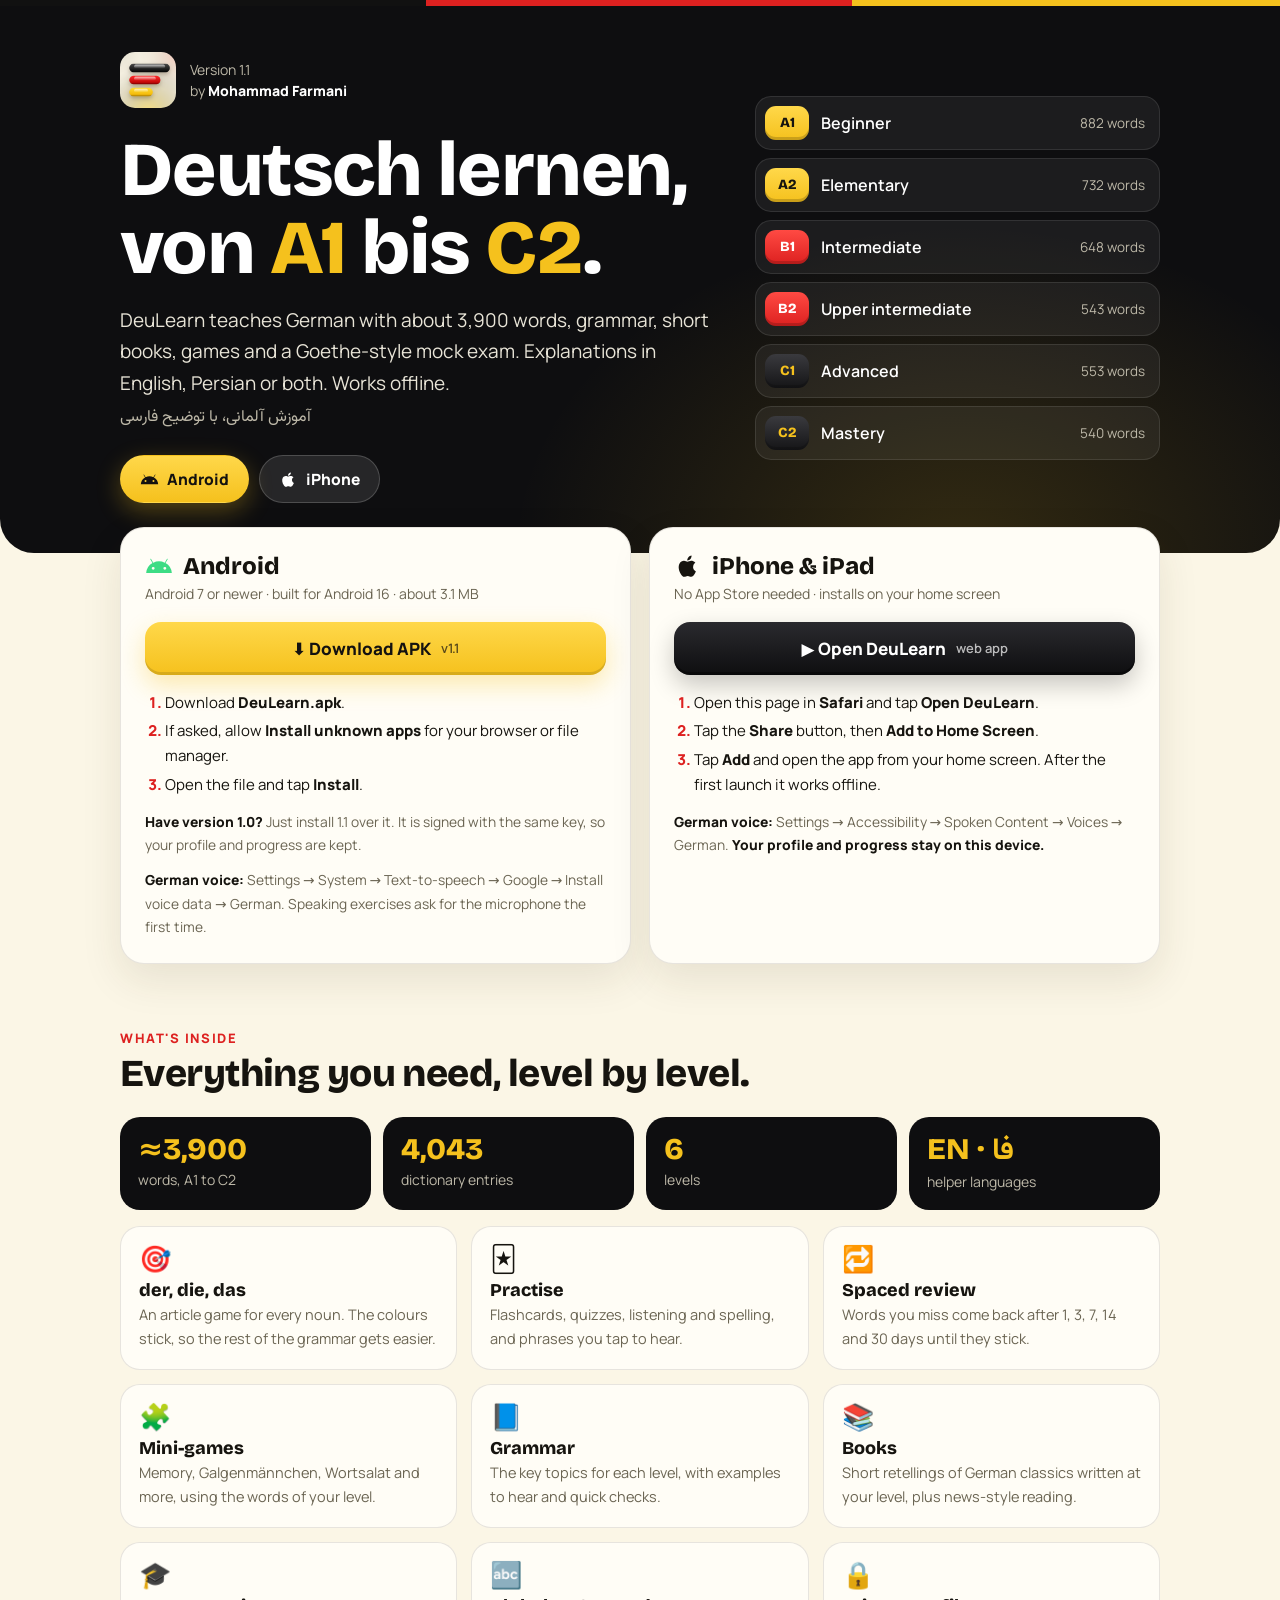
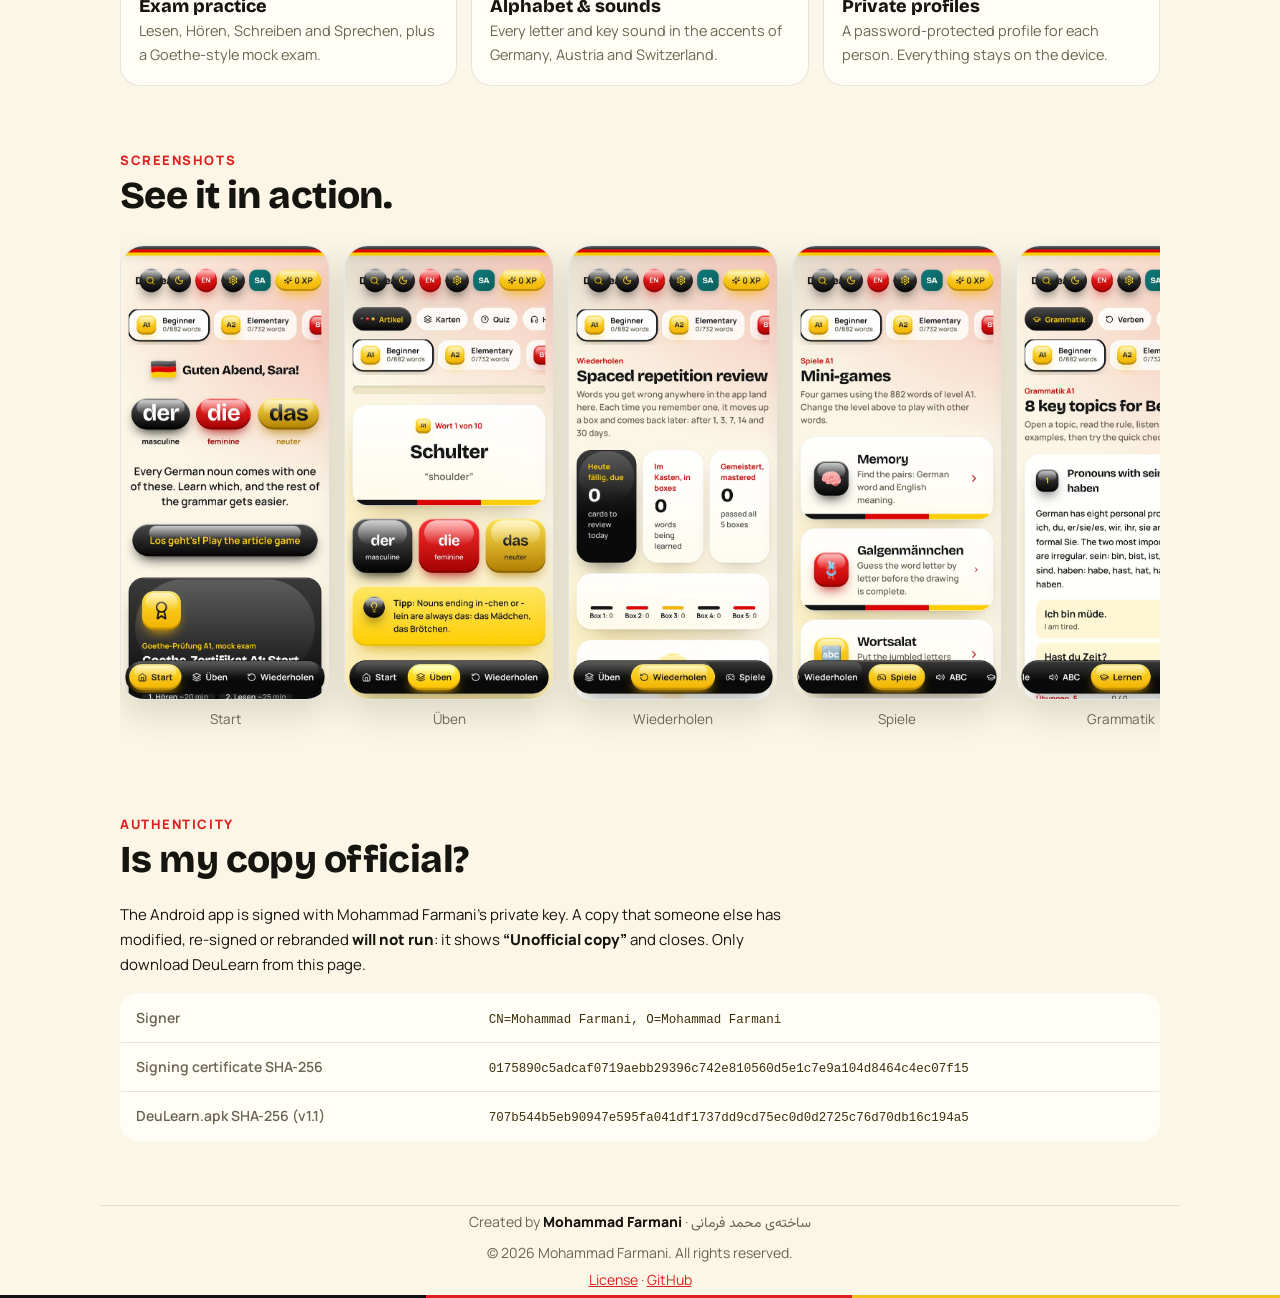
==== commit 3607512c: "DeuLearn 1.1.0 by Mohammad Farmani: new app content for Android 16 and iPhone - Signed APK 1.1.0 (sa" ====
--- a/docs/index.html
+++ b/docs/index.html
@@ -3,6 +3,9 @@
 <html lang="en">
 <head>
 <meta charset="utf-8">
+<meta http-equiv="Content-Security-Policy" content="default-src 'none'; script-src 'sha256-RPuAwP7bW1dHjPMETImB6eHee7XKa7YP4J+vE6Q/Llc='; style-src 'self' 'unsafe-inline'; img-src 'self' data:; font-src 'self'; manifest-src 'self'; connect-src 'none'; frame-src 'none'; object-src 'none'; base-uri 'none'; form-action 'none'; upgrade-insecure-requests">
+<meta name="referrer" content="no-referrer">
+<script>if(window.top!==window.self){document.documentElement.style.display="none";try{window.top.location.replace(window.location.href)}catch(e){}}</script>
 <meta name="viewport" content="width=device-width, initial-scale=1, viewport-fit=cover">
 <title>DeuLearn · Deutsch lernen, von A1 bis C2</title>
 <meta name="description" content="DeuLearn: learn German from A1 to C2 with about 3,900 words, grammar, books, games and a Goethe-style mock exam. Help in English or Persian. For Android and iPhone, works offline.">
@@ -135,7 +138,7 @@
 <header class="hero">
   <div class="wrap">
     <div>
-      <div class="brand"><img src="img/icon-192.png" alt="" width="56" height="56"><span>Version 1.0<br>by <b>Mohammad Farmani</b></span></div>
+      <div class="brand"><img src="img/icon-192.png" alt="" width="56" height="56"><span>Version 1.1<br>by <b>Mohammad Farmani</b></span></div>
       <h1>Deutsch lernen,<br>von <em>A1</em> bis <em>C2</em>.</h1>
       <p class="lead">DeuLearn teaches German with about 3,900 words, grammar, short books, games and a Goethe-style mock exam. Explanations in English, Persian or both. Works offline.</p>
       <p class="lead fa">آموزش آلمانی، با توضیح فارسی</p>
@@ -160,12 +163,13 @@
   <div class="card" id="android">
     <h2><svg viewBox="0 0 24 24" fill="#3ddc84" aria-hidden="true"><path d="M17.6 9.48l1.84-3.18a.38.38 0 0 0-.66-.38l-1.86 3.22a11.4 11.4 0 0 0-9.84 0L5.22 5.92a.38.38 0 0 0-.66.38L6.4 9.48A10.8 10.8 0 0 0 1 18h22a10.8 10.8 0 0 0-5.4-8.52zM7 15.25a1.25 1.25 0 1 1 0-2.5 1.25 1.25 0 0 1 0 2.5zm10 0a1.25 1.25 0 1 1 0-2.5 1.25 1.25 0 0 1 0 2.5z"/></svg>Android</h2>
     <p class="sub">Android 7 or newer · built for Android 16 · about 3.1 MB</p>
-    <a class="btn gold" href="https://github.com/Mfarmani85/DeuLearn/raw/main/DeuLearn.apk" download>⬇ Download APK <small>v1.0</small></a>
+    <a class="btn gold" href="DeuLearn.apk" download>⬇ Download APK <small>v1.1</small></a>
     <ol class="steps">
       <li>Download <b>DeuLearn.apk</b>.</li>
       <li>If asked, allow <b>Install unknown apps</b> for your browser or file manager.</li>
       <li>Open the file and tap <b>Install</b>.</li>
     </ol>
+    <p class="note"><b>Have version 1.0?</b> Just install 1.1 over it. It is signed with the same key, so your profile and progress are kept.</p>
     <p class="note"><b>German voice:</b> Settings → System → Text-to-speech → Google → Install voice data → German. Speaking exercises ask for the microphone the first time.</p>
   </div>
 
@@ -226,7 +230,7 @@
   <table>
     <tr><th>Signer</th><td><code>CN=Mohammad Farmani, O=Mohammad Farmani</code></td></tr>
     <tr><th>Signing certificate SHA-256</th><td><code>0175890c5adcaf0719aebb29396c742e810560d5e1c7e9a104d8464c4ec07f15</code></td></tr>
-    <tr><th>DeuLearn.apk SHA-256 (v1.0)</th><td><code>d30df152872c094f9c08236d8b87228deb2ea640007697cf3fcd4f99cd434da0</code></td></tr>
+    <tr><th>DeuLearn.apk SHA-256 (v1.1)</th><td><code>707b544b5eb90947e595fa041df1737dd9cd75ec0d0d2725c76d70db16c194a5</code></td></tr>
   </table>
 </section>
 </main>
